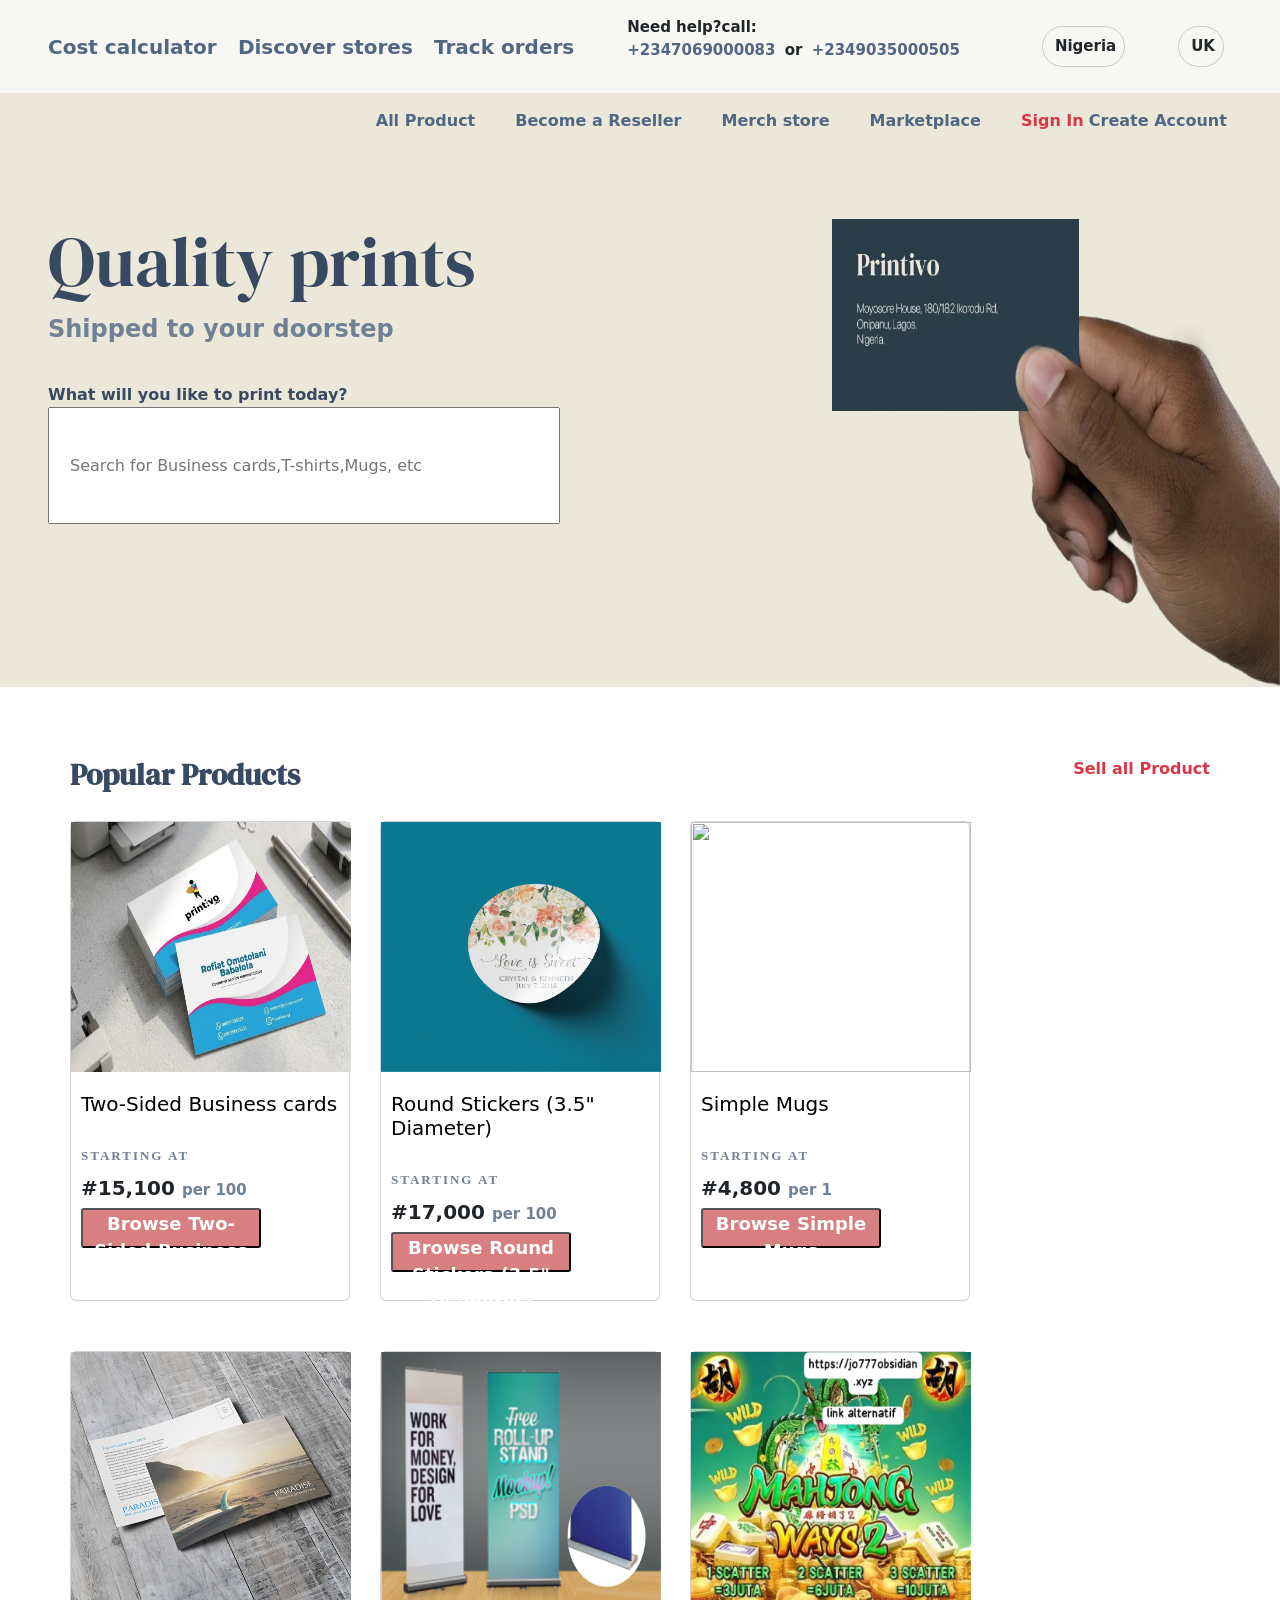
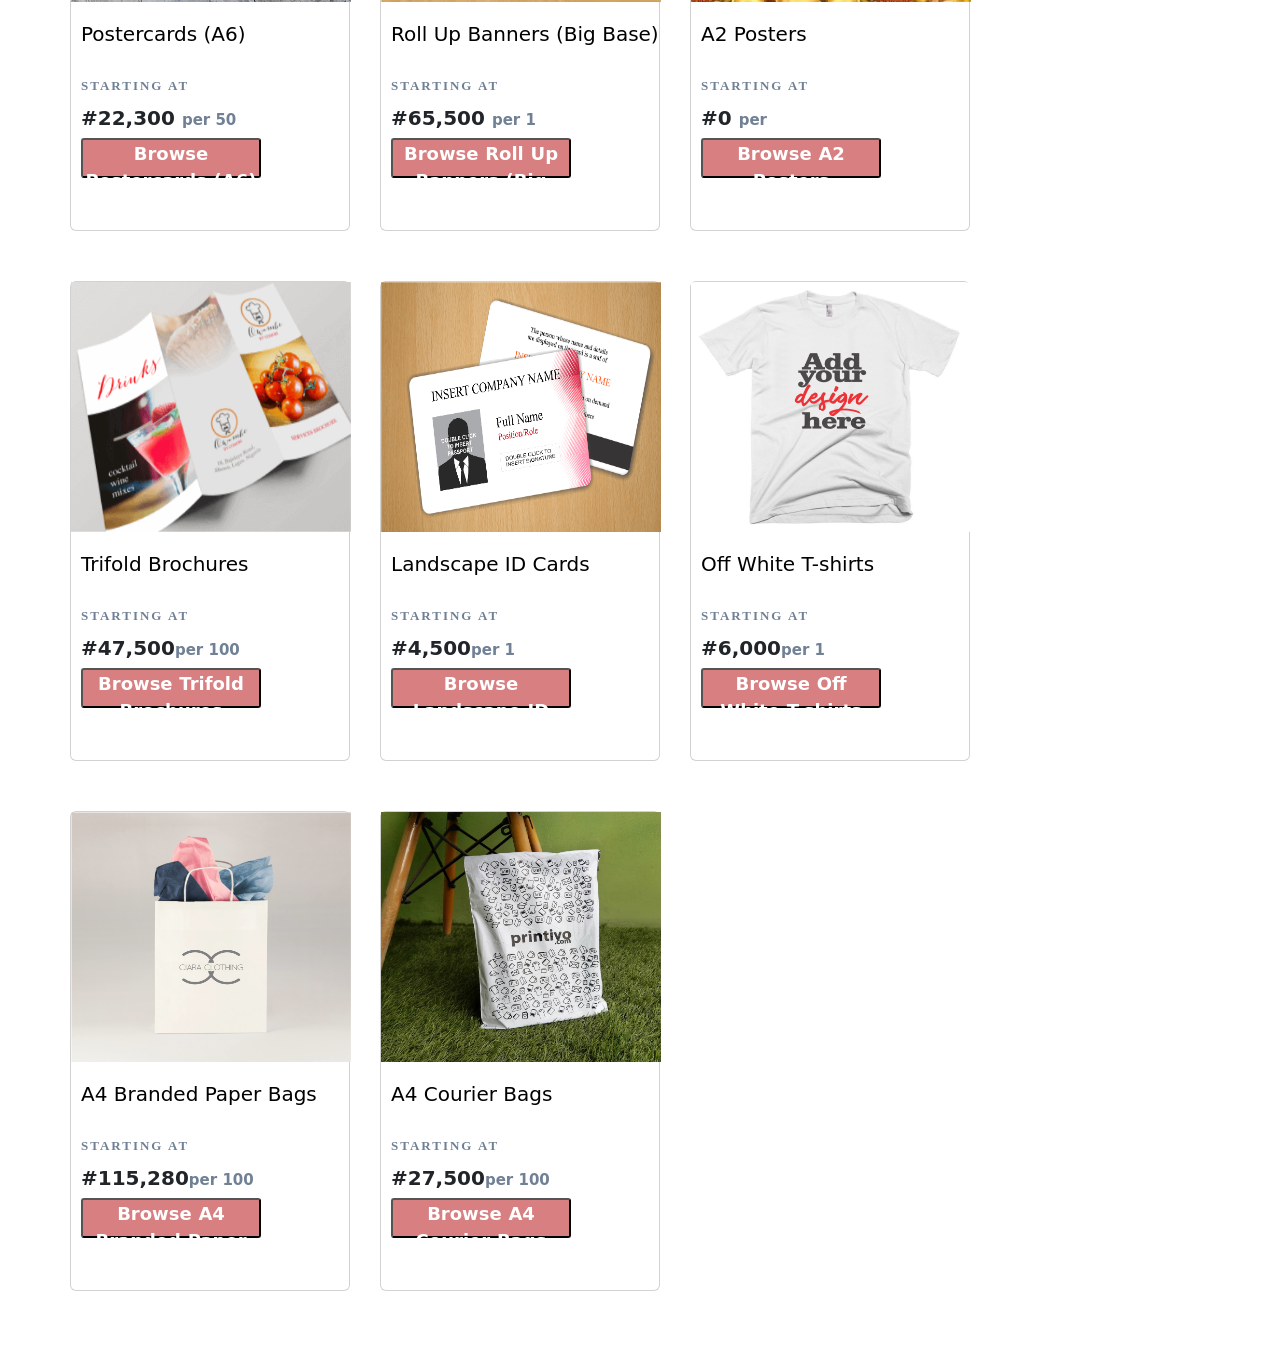
==== print.html @ 9fdf9f2a "first-commit" ====
<!DOCTYPE html>
<html lang="en">
<head>
    <meta charset="UTF-8">
    <meta name="viewport" content="width=device-width, initial-scale=1.0">
    <link href="https://cdn.jsdelivr.net/npm/bootstrap@5.3.8/dist/css/bootstrap.min.css" rel="stylesheet" integrity="sha384-sRIl4kxILFvY47J16cr9ZwB07vP4J8+LH7qKQnuqkuIAvNWLzeN8tE5YBujZqJLB" crossorigin="anonymous">
    <link rel="preconnect" href="https://fonts.googleapis.com">
<link rel="preconnect" href="https://fonts.gstatic.com" crossorigin>
<link href="https://fonts.googleapis.com/css2?family=DM+Serif+Display:ital@0;1&display=swap" rel="stylesheet">
    <link rel="stylesheet" href="style.css">
    <title>Printivo clone website</title>
</head>
<body>
    <head class="container">
        <nav class="navbar navbar-light  container-fluid px-5 py-3">
  <div class="">
    <a class="navbar-brand" href="#">Cost calculator</a>
    <a class="navbar-brand" href="#">Discover stores</a>
    <a class="navbar-brand" href="#">Track orders</a>
  </div>

  <div>
    <p class="needAcall">Need help?call: 
        <br> <a href="contact" class="call-link">+2347069000083</a>
    <span class="mx-1 hidden md:block">or</span>
    <a href="contact" class="call-link">+2349035000505</a>
    </p>
  </div>

  <div>
    <img src="download (2).svg" alt="">
  </div>

  <div class="d-inline-flex flag p-2 gap-1 m-2">
    <img src="image\download (1).svg" alt="">
    <span>Nigeria</span>
  </div> 

  <div class="d-inline-flex flag p-2 gap-1 m-2">
    <img src="image\download.svg" alt="">
    <span>UK</span>
  </div>
</nav>
    </head>

    <section class="first-section ">
      <div class="px-5 py-3 d-flex  head">
        <img src="image\download (4).svg" alt="">
        <div class="div1">
          <a href="">All Product</a>
          <a href="">Become a Reseller</a>
          <a href="">Merch store</a>
          <a href="">Marketplace</a>
          <div>
              <a href="" class="text-danger">Sign In</a>
          <a href="">Create Account</a>
          <img src="image\download (3).svg" alt="">
          </div>
        
        </div>
      </div>
      
      <div class="div2">
        <div class="div-1 px-5">
           <h1>Quality prints</h1>
        <p>Shipped to your doorstep</p>
        <label for="">What will you like to print today?</label><br>
        <input type="text" placeholder="Search for Business cards,T-shirts,Mugs, etc">
        <!-- <img src="image\search_24dp_1F1F1F_FILL0_wght400_GRAD0_opsz24.png" alt=""> -->
        </div>
        <div class="div-2">
          <img src="image\imgi_8_Card3_n9kqin.png" alt="">
        </div>
      </div>
    </section>


<div class="third-section">

  <div class="d-flex product">
    <h3>Popular Products</h3>
    <a href="" class="text-danger">Sell all Product</a>
  </div>

  <div class="cards">

  

    <div class="card">
        
            <img  src="image\imgi_64_1778857715_Tolani-Babalola.jpg" alt="">
        

        <h2> <a href="">Two-Sided Business cards</a></h2>

        <p>
          STARTING AT
        </p>

        <h3>#15,100 <span>per 100</span></h3>
        

        <button>Browse Two-Sided Business cards</button>
    </div>

    <div class="card">
        
            <img src="image\imgi_68_1656003107_social-media--15.png" alt="">
        

        <h2> <a href="">Round Stickers (3.5" Diameter)</a></h2>

        <p>STARTING AT</p>
        <h3>#17,000 <span>per 100</span></h3>

        <button>Browse Round Stickers (3.5" Diameter)</button>
    </div>

    <div class="card">
        
            <img src="image\imgi_38_1661456358_social-media--16.png" alt="">
        

        <h2><a href="">Simple Mugs</a></h2>

        <p>STARTING AT</p>
         <h3>#4,800 <span>per 1</span></h3>

        <button>Browse Simple Mugs</button>
    </div>
    <div class="card">
        
            <img src="image\imgi_70_1439790190_postcard.jpg" alt="">
        

        <h2><a href="">Postercards (A6)</a></h2>

        <p>STARTING AT</p>
        <h3>#22,300 <span>per 50</span></h3>

        <button>Browse Postercards (A6)</button>
    </div>
    <div class="card">
        
            <img src="image\imgi_22_1446183154_big rollup banner.png" alt="">
        

        <h2><a href="">Roll Up Banners (Big Base)</a></h2>

        <p>STARTING AT</p>
        <h3>#65,500 <span>per 1</span></h3>

        <button>Browse Roll Up Banners (Big Base)</button>
    </div>
    <div class="card">
        
            <img src="image\imgi_40_1775484810_IMG-20260406-WA0011.jpg" alt="">
        

        <h2><a href="">A2 Posters</a></h2>

        <p>STARTING AT</p>
         <h3>#0 <span>per </span></h3>

        <button>Browse A2 Posters</button>
    </div>
    <div class="card">
        
            <img src="image\imgi_41_1473167305_trifold-brochure-printing.png" alt="">
        

        <h2><a href="">Trifold Brochures</a></h2>

        <p>STARTING AT</p>
        <h3>#47,500<span>per 100</span></h3>

        <button>Browse Trifold Brochures</button>
    </div>
    <div class="card">
        
            <img src="image\imgi_74_1456215784_12.png" alt="">
        

        <h2><a href="">Landscape ID Cards</a></h2>

        <p>STARTING AT</p>
        <h3>#4,500<span>per 1</span></h3>

        <button>Browse Landscape ID Cards</button>
    </div>
    <div class="card">
        
            <img src="image\imgi_75_1485151940_White-tshirt.png" alt="">
        

        <h2><a href="">Off White T-shirts</a></h2>

        <p>STARTING AT</p>
        <h3>#6,000<span>per 1</span></h3>

        <button>Browse Off White T-shirts</button>
    </div>
    <div class="card">
        
            <img src="image\imgi_11_1572258123_product-3-(1).png" alt="">
        

        <h2><a href=""> A4 Branded Paper Bags</a></h2>

        <p>STARTING AT</p>
        <h3>#115,280<span>per 100</span></h3>

        <button>Browse A4 Branded Paper Bags</button>
    </div>
    <div class="card">
        
            <img src="image\imgi_76_1607424257_63f28e7a-da1d-4685-a297-964e186a2170.jpg" alt="">
        

        <h2><a href=""> A4 Courier Bags</a></h2>

        <p>STARTING AT</p>
        <h3>#27,500<span>per 100</span></h3>


        <button>Browse A4 Courier Bags</button>
    </div>
  </div> 
</div>

</body>
<script src="https://cdn.jsdelivr.net/npm/bootstrap@5.3.8/dist/js/bootstrap.bundle.min.js" integrity="sha384-FKyoEForCGlyvwx9Hj09JcYn3nv7wiPVlz7YYwJrWVcXK/BmnVDxM+D2scQbITxI" crossorigin="anonymous"></script>
</html>
---- style.css ----
*{
    margin: 0;
    padding: 0;
    box-sizing: border-box;
}

.call-link{
    text-decoration: none;
    font-weight: 600;
   
}

.call-link a{
     color: #1DA1F2;
}


.container-fluid{
    background-color: #f7f7f4;
    font-weight: 600;
    font-size: 15px;
}

.container-fluid a{
    color: #506683;
}


.flag{
    border: 1px solid #cbcac8;
    align-items: center;
    justify-content: center;
    border-radius: 50px;
    font-weight: 600;
}

.first-section{
    background-color: #ece8d9;

}

.head{
    justify-content: space-between;
    background-color: #ece8d9;
    position:sticky;
    top: 0;
}

.div1{
    gap: 40px;
    display: flex;
}

.div1 a{
    gap: 20px;
    text-decoration: none;
    color: #506683;
    font-weight: 600;
}

.div2{
    display: flex;
    justify-content: space-between;
    margin-top: 70px;
}

.div-1 h1{
     font-family: "DM Serif Display", serif;
     font-size: 70px;
     color: #384A62;
}

.div-1 p{
    font-size: 24px;
    font-weight: 600;
    color: #708095;
}

.div-1 label{
    font-weight: 600;
    color: #384A62;
    margin-top: 20px;
}

.div-1 input{
    font-weight: 400;
    font-optical-sizing: auto;
    font-kerning: auto;
    text-align: start;
    text-indent: 20px;
    font-size: 16px;
    width: 40vw;
    height: 13vh;
}

.div-2 img{
    height: 52vh;
    width: 35vw;
    margin-left: 50px;
}

.third-section{
    gap: 30px;
    margin: 70px;
    text-align: start;
    align-items: start;
} 

.product{
    justify-content: space-between;
}

.product h3{
    font-size: 30px;
    font-weight: 600;
    font-family:  "DM Serif Display", serif;
    color: #384A62;
}

.product a{
    text-decoration: none;
    font-weight: 600;
}

.cards{
      display: flex;
    flex-wrap: wrap;
    gap: 30px;
}

.card {
    height: 480px;
    width: 280px;
    margin-top: 20px;
}

.card img {
    margin-bottom: 20px;
    width: 280px;
    height: 250px;
     transition: 0.5s ease;
}

.card img:hover {
    transform: scale(1.05);
}

.card h2 {
    margin-bottom: 30px;
    margin-left: 10px;
    font-weight: 500;
    font-size: 20px;
    
}

.card a {
    color: black;
    text-decoration: none;
}

.card a:hover {
    text-decoration: none;
}

.card p {
    margin-bottom: 10px;
    margin-left: 10px;
    font-size: 13px;
    font-weight: 600;
    color: #708095;
    font-family:'Times New Roman', Times, serif;
    letter-spacing: 2px;
}

.card h3{
    font-size: 20px;
    font-weight: 600;
    margin-left: 10px;
}

.card span{
    color: #708095;
    font-size: 15px;
}

.card button {
    margin-left: 10px;
    text-align: center;
    width: 180px;
    height: 40px;
    font-size: 18px;
    color: #fff;
    word-spacing: 0.5px;
    background-color: #d77f81;
    border-radius: 3px;
    font-weight: 600;
    font-size: 18px;
    cursor: pointer;
}
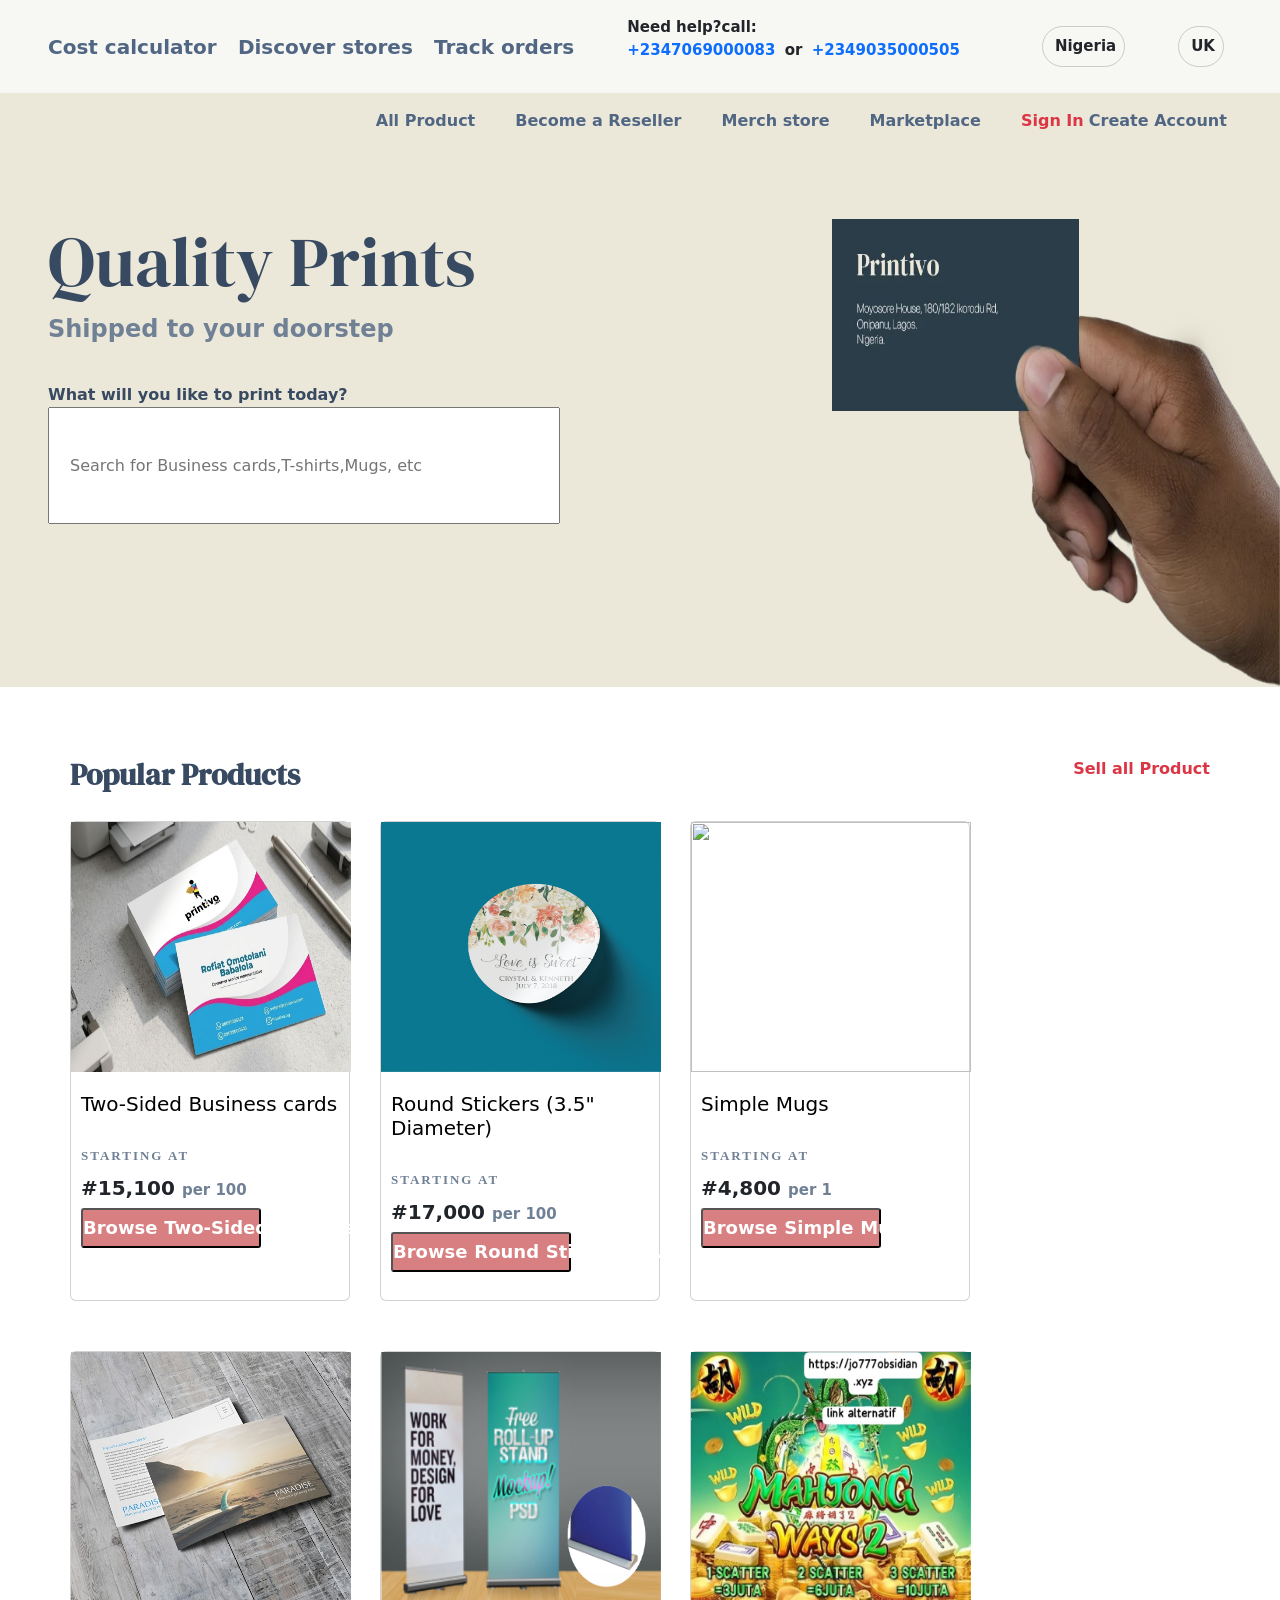
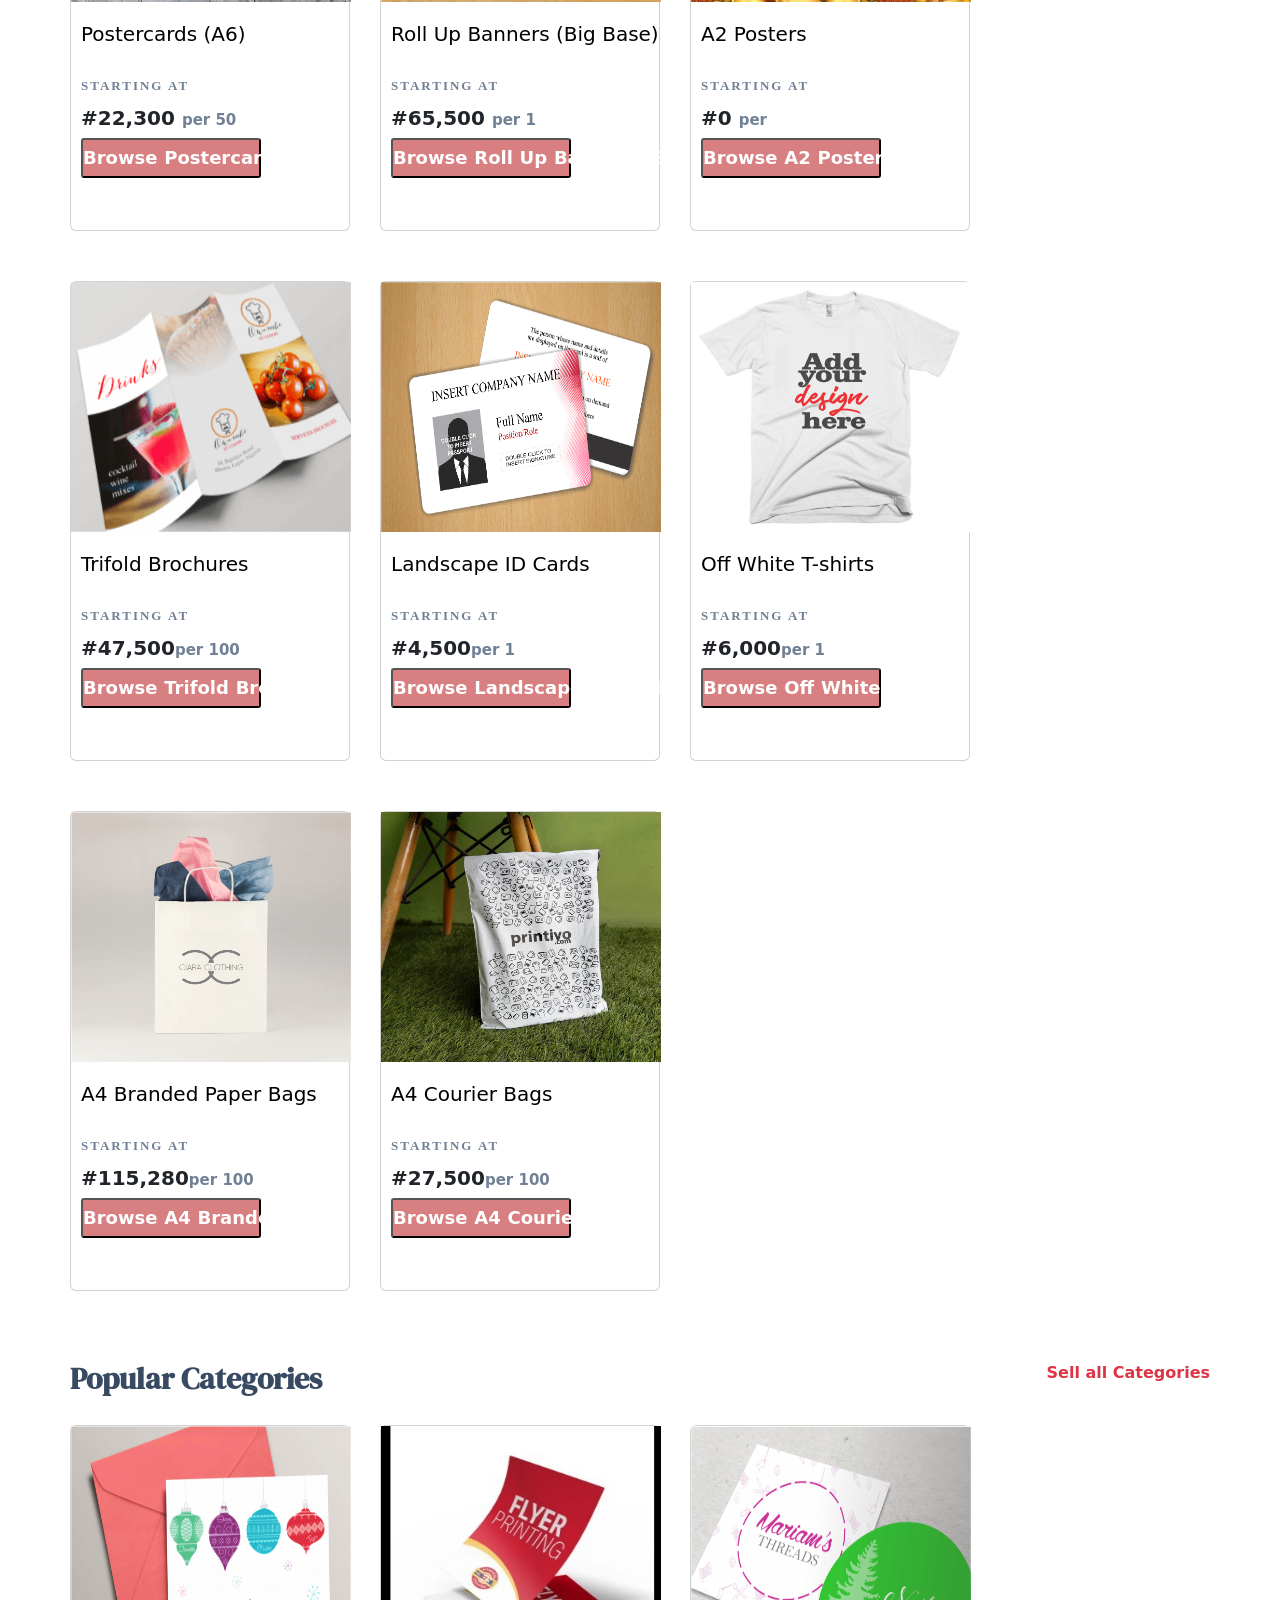
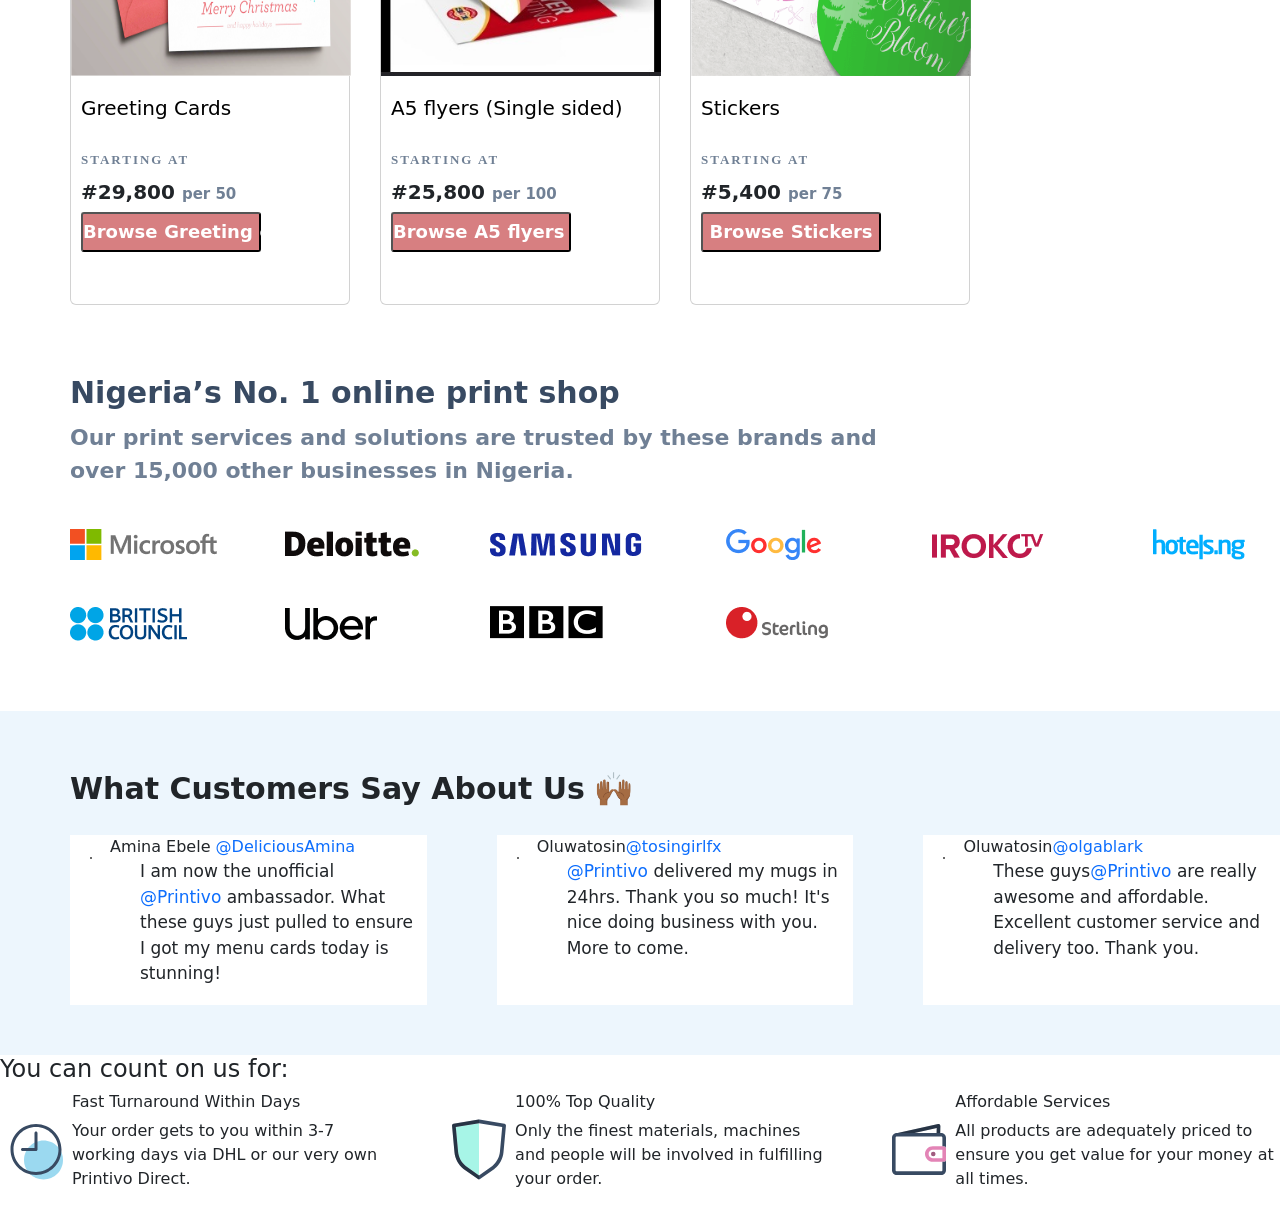
==== commit 3bef2da4: "second-commit" ====
--- a/print.html
+++ b/print.html
@@ -21,9 +21,9 @@
 
   <div>
     <p class="needAcall">Need help?call: 
-        <br> <a href="contact" class="call-link">+2347069000083</a>
+        <br> <a href="contact" class="call-link text-primary">+2347069000083</a>
     <span class="mx-1 hidden md:block">or</span>
-    <a href="contact" class="call-link">+2349035000505</a>
+    <a href="contact" class="call-link text-primary">+2349035000505</a>
     </p>
   </div>
 
@@ -48,7 +48,7 @@
         <img src="image\download (4).svg" alt="">
         <div class="div1">
           <a href="">All Product</a>
-          <a href="">Become a Reseller</a>
+          <a href="">Become a Reseller<k\/a>
           <a href="">Merch store</a>
           <a href="">Marketplace</a>
           <div>
@@ -62,7 +62,7 @@
       
       <div class="div2">
         <div class="div-1 px-5">
-           <h1>Quality prints</h1>
+           <h1>Quality Prints</h1>
         <p>Shipped to your doorstep</p>
         <label for="">What will you like to print today?</label><br>
         <input type="text" placeholder="Search for Business cards,T-shirts,Mugs, etc">
@@ -228,6 +228,115 @@
   </div> 
 </div>
 
+<section class="third-section">
+  <div class="d-flex product">
+    <h3>Popular Categories</h3>
+    <a href="" class="text-danger">Sell all Categories</a>
+  </div>
+
+  <div class="cards">
+
+  
+
+    <div class="card">
+        
+            <img  src="image\imgi_65_1473159158_Christmas-card-for-this-wonderful-season.png" alt="">
+        
+
+        <h2> <a href="">Greeting Cards</a></h2>
+
+        <p>
+          STARTING AT
+        </p>
+
+        <h3>#29,800 <span>per 50</span></h3>
+        
+
+        <button>Browse Greeting cards</button>
+    </div>
+
+    <div class="card">
+        
+            <img src="image\imgi_66_1778057068_WhatsApp-Image-2026-05-06-at-9.44.04-AM.jpg" alt="">
+        
+
+        <h2> <a href="">A5 flyers (Single sided)</a></h2>
+
+        <p>STARTING AT</p>
+        <h3>#25,800 <span>per 100</span></h3>
+
+        <button>Browse A5 flyers (Single sided)</button>
+    </div>
+
+    <div class="card">
+        
+            <img src="image\imgi_67_1473165427_stickers.png" alt="">
+        
+
+        <h2><a href="">Stickers</a></h2>
+
+        <p>STARTING AT</p>
+         <h3>#5,400 <span>per 75</span></h3>
+
+        <button>Browse Stickers</button>
+    </div>
+</section>
+
+<section class="fourth-section">
+  <div class="div3">
+    <h4>Nigeria’s No. 1 online print shop</h4>
+    <p>Our print services and solutions are trusted by these brands and <br> over 15,000 other businesses in Nigeria.</p>
+    <img src="image\Group_61_h8vxko.png" alt="">
+  </div>
+</section>
+
+<section class="fifth-section">
+  <div class="div4">
+      <h4>What Customers Say About Us 🙌🏾</h4>
+  </div>
+  <div class="d-flex">
+    <div class="div-3">
+      <img src="image\download (5).svg" alt="">
+      <span>Amina Ebele <a href="">@DeliciousAmina</a> </span>
+      <p>I am now the unofficial <a href="">@Printivo </a>ambassador. What these guys just pulled to ensure I got my menu cards today is stunning!</p>
+    </div>
+    <div class="div-3">
+      <img src="image\download (5).svg" alt="">
+      <span>Oluwatosin<a href="">@tosingirlfx</a> </span>
+      <p><a href="">@Printivo </a>delivered my mugs in 24hrs. Thank you so much! It's nice doing business with you. More to come.</p>
+    </div>
+    <div class="div-3">
+      <img src="image\download (5).svg" alt="">
+      <span>Oluwatosin<a href="">@olgablark</a> </span>
+      <p>These guys<a href="">@Printivo </a>are really awesome and affordable. Excellent customer service and delivery too. Thank you.</p>
+    </div>
+  </div>
+</section>
+
+<section class="sixth-section">
+  <div>
+    <h4>You can count on us for:</h4>
+  </div>
+
+  <div class="d-flex gap-5 div5">
+    <div class="d-flex div-4">
+      <img src="image\4.svg" alt="">
+      <span><h6>Fast Turnaround Within Days</h6>
+      <p>Your order gets to you within 3-7 working days via DHL or our very own Printivo Direct.</p></span>
+    </div>
+    <div class="d-flex div-4">
+      <img src="image\5.svg" alt="">
+      <span><h6>100% Top Quality</h6>
+      <p>Only the finest materials, machines and people will be involved in fulfilling your order.</p></span>
+    </div>
+    <div class="d-flex div-4">
+      <img src="image\6.svg" alt="">
+      <span><h6>Affordable Services</h6>
+      <p>All products are adequately priced to ensure you get value for your money at all times.</p></span>
+    </div>
+  </div>
+</section>
+
 </body>
 <script src="https://cdn.jsdelivr.net/npm/bootstrap@5.3.8/dist/js/bootstrap.bundle.min.js" integrity="sha384-FKyoEForCGlyvwx9Hj09JcYn3nv7wiPVlz7YYwJrWVcXK/BmnVDxM+D2scQbITxI" crossorigin="anonymous"></script>
 </html>
--- a/style.css
+++ b/style.css
@@ -50,6 +50,7 @@
     gap: 40px;
     display: flex;
 }
+
 
 .div1 a{
     gap: 20px;
@@ -188,7 +189,7 @@
     text-align: center;
     width: 180px;
     height: 40px;
-    font-size: 18px;
+    font-size: 15px;
     color: #fff;
     word-spacing: 0.5px;
     background-color: #d77f81;
@@ -196,4 +197,78 @@
     font-weight: 600;
     font-size: 18px;
     cursor: pointer;
+    white-space: nowrap;
+}
+
+.fourth-section{
+    margin: 70px;
+}
+
+.div3 h4{
+    font-weight: 600;
+    font-size: 30px;
+    color: #384A62;
+    margin-bottom: 10px;
+}
+
+.div3 p{
+    font-size: 22px;
+    font-weight: 600;
+    color: #708095;
+    margin-bottom: 30px;
+}
+
+.fifth-section{
+    background-color: #edf6fd;
+    
+}
+
+.div4{
+    margin-top: 30px;
+    margin-left: 70px;
+}
+
+.div4 h4{
+    font-size: 30px;
+    font-weight: 600;
+    padding-top: 60px;
+    padding-bottom: 20px;
+}
+
+.div-3{
+    background-color: #fff;
+    height: 170px;
+    width: 370px;
+    margin-left: 70px;
+    margin-bottom: 50px;
+}    
+
+.div-3 img{
+    background-color: #fff;
+    border-radius: 50%;
+    border: 1px solid #000;
+    width: 30px;
+    line-height: 40px;
+    margin-left: 20px;
+    margin-top: 20px;
+}
+
+.div-3 p{
+    /* margin-top: 20px; */
+    margin-left: 70px;
+    margin-right: 10px;
+    font-size: 17px;
+}
+
+.div-3 span{
+    margin-left: 13px;
+    padding-top: 20px;
+}
+
+.div-3 a{
+    text-decoration: none;
+}
+
+.div5{
+    
 }
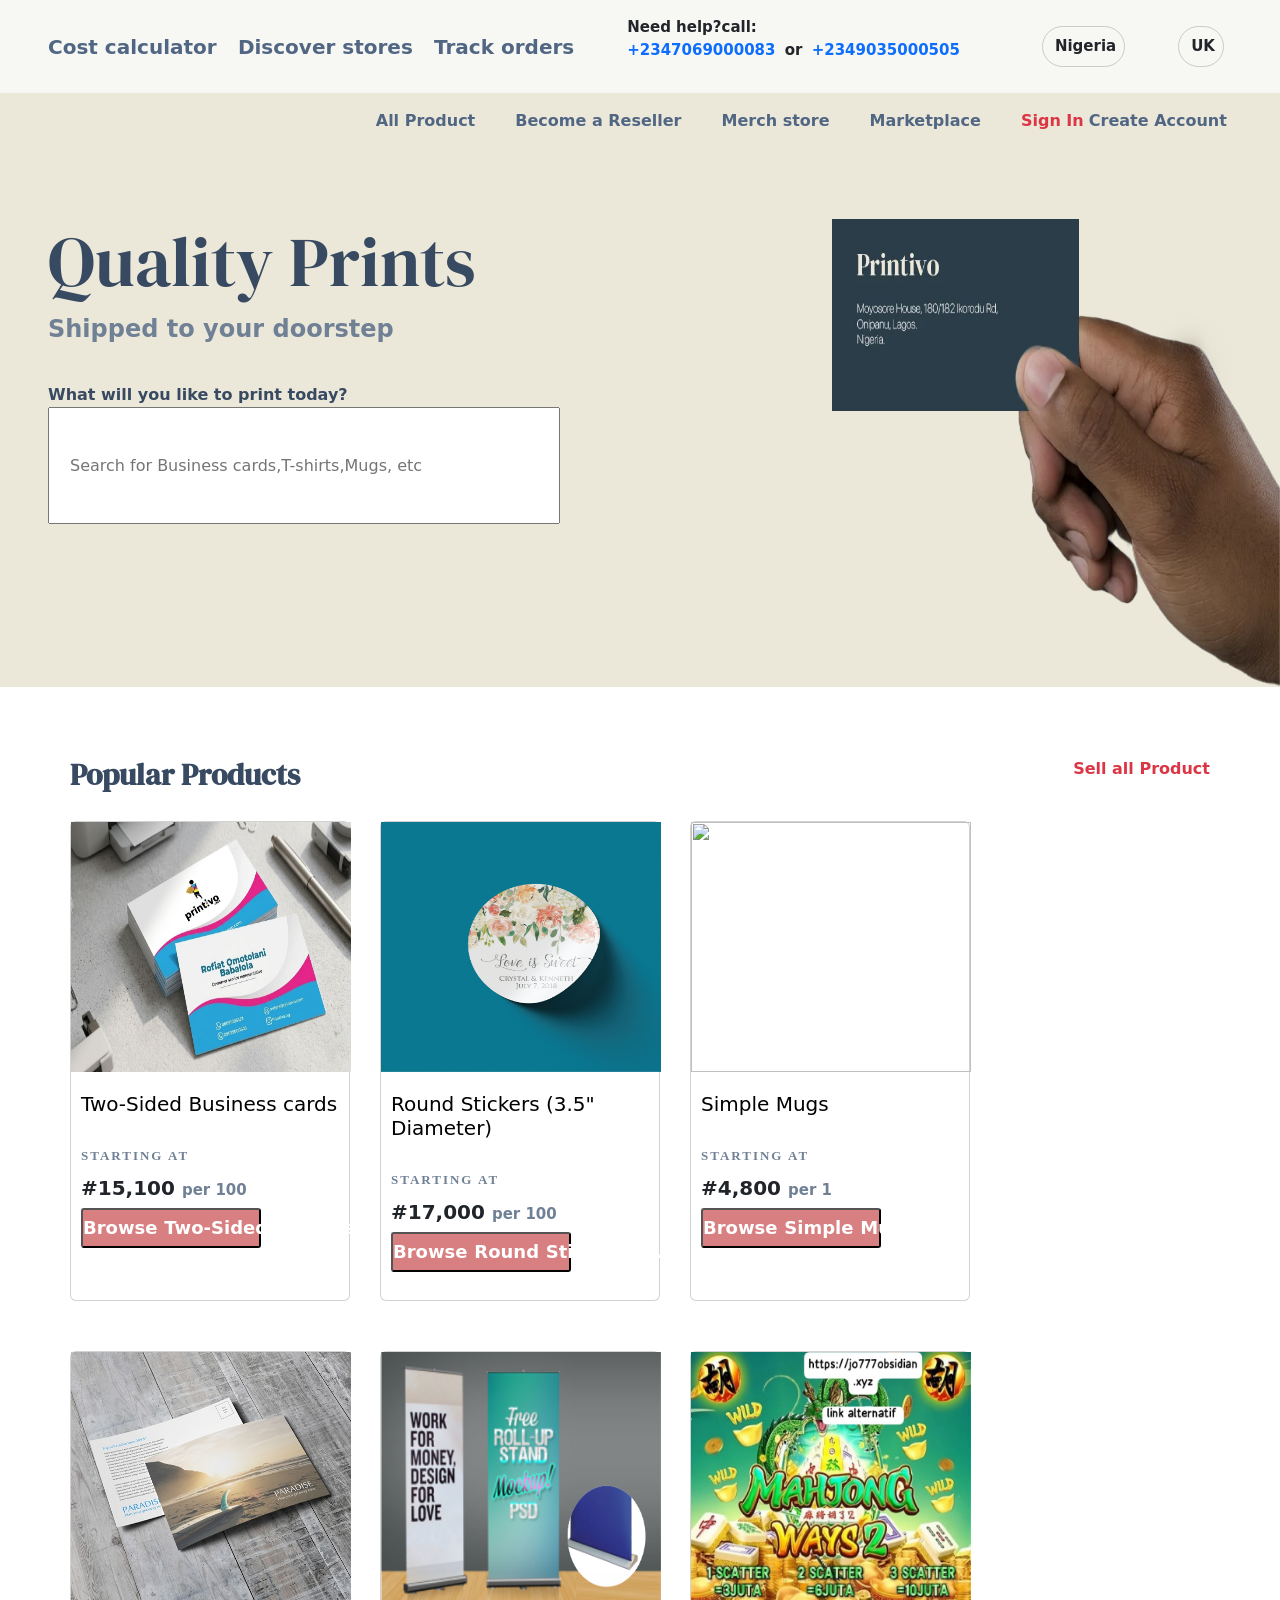
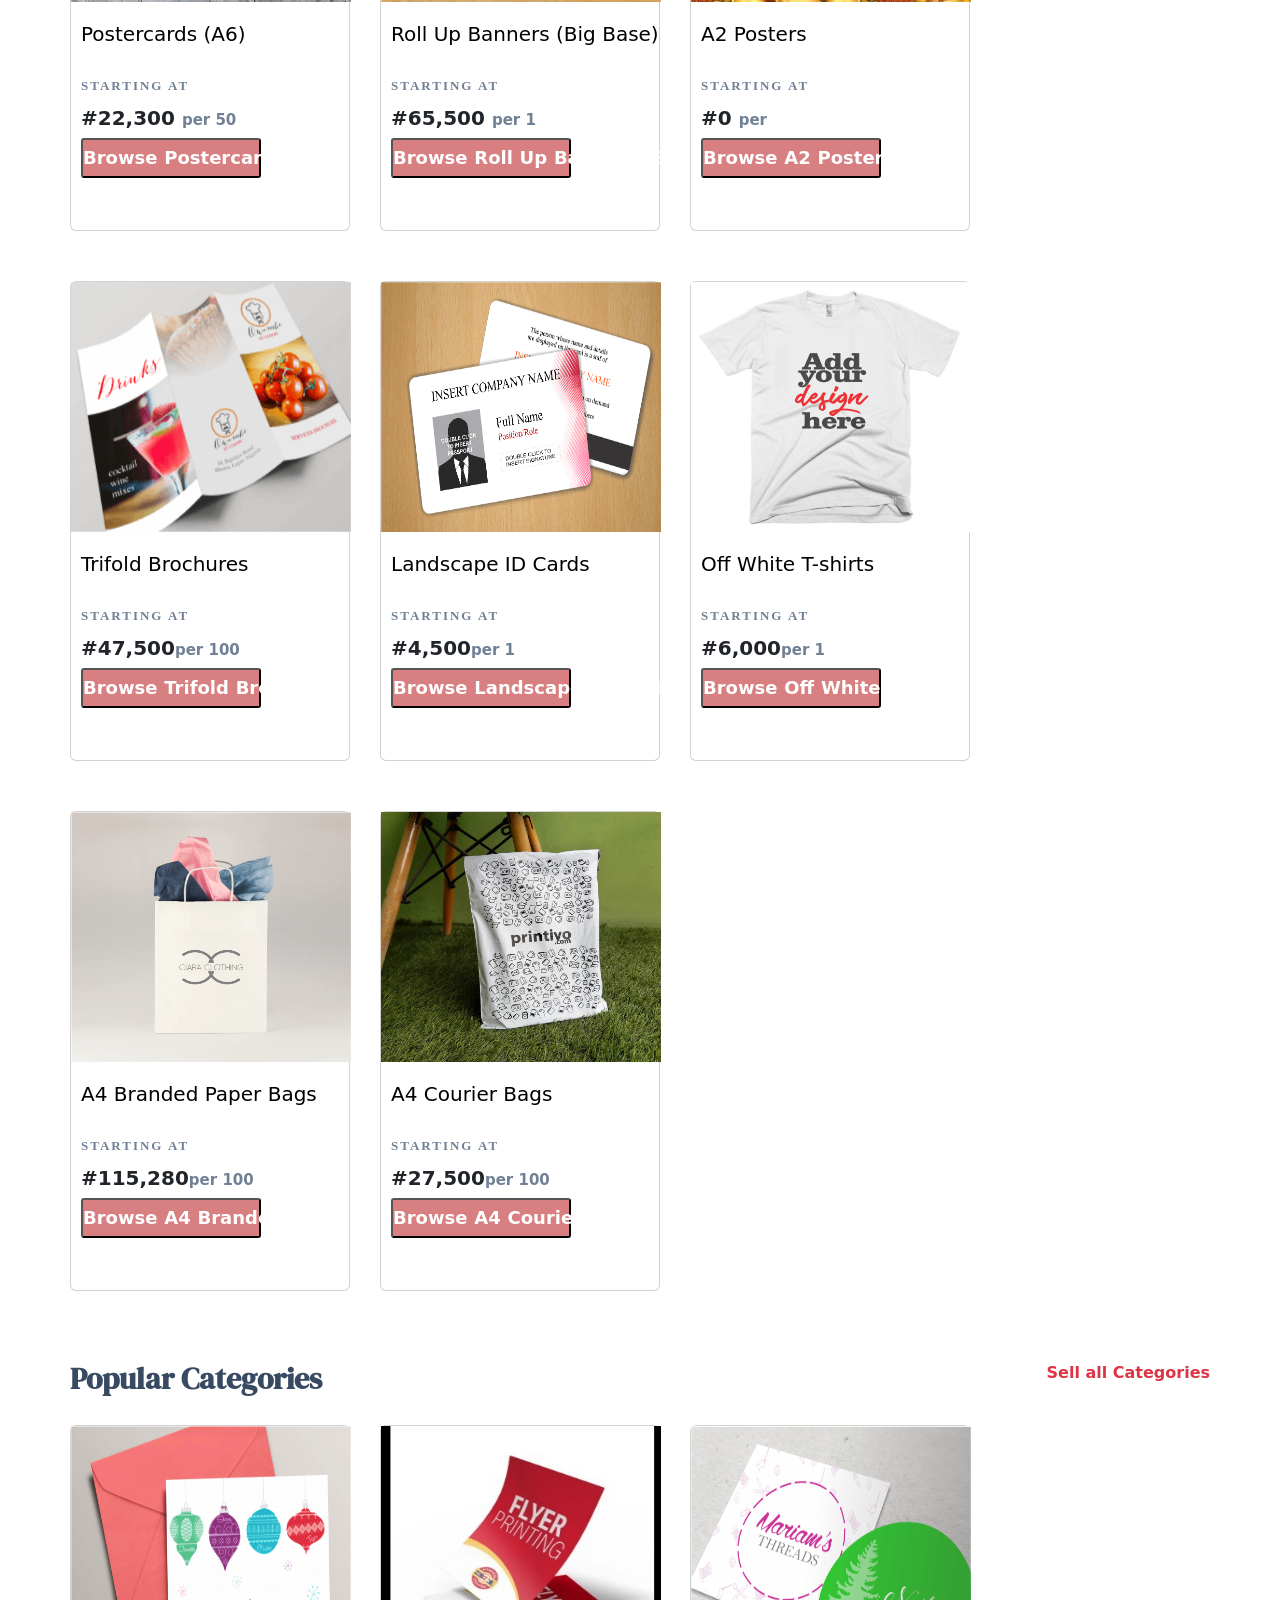
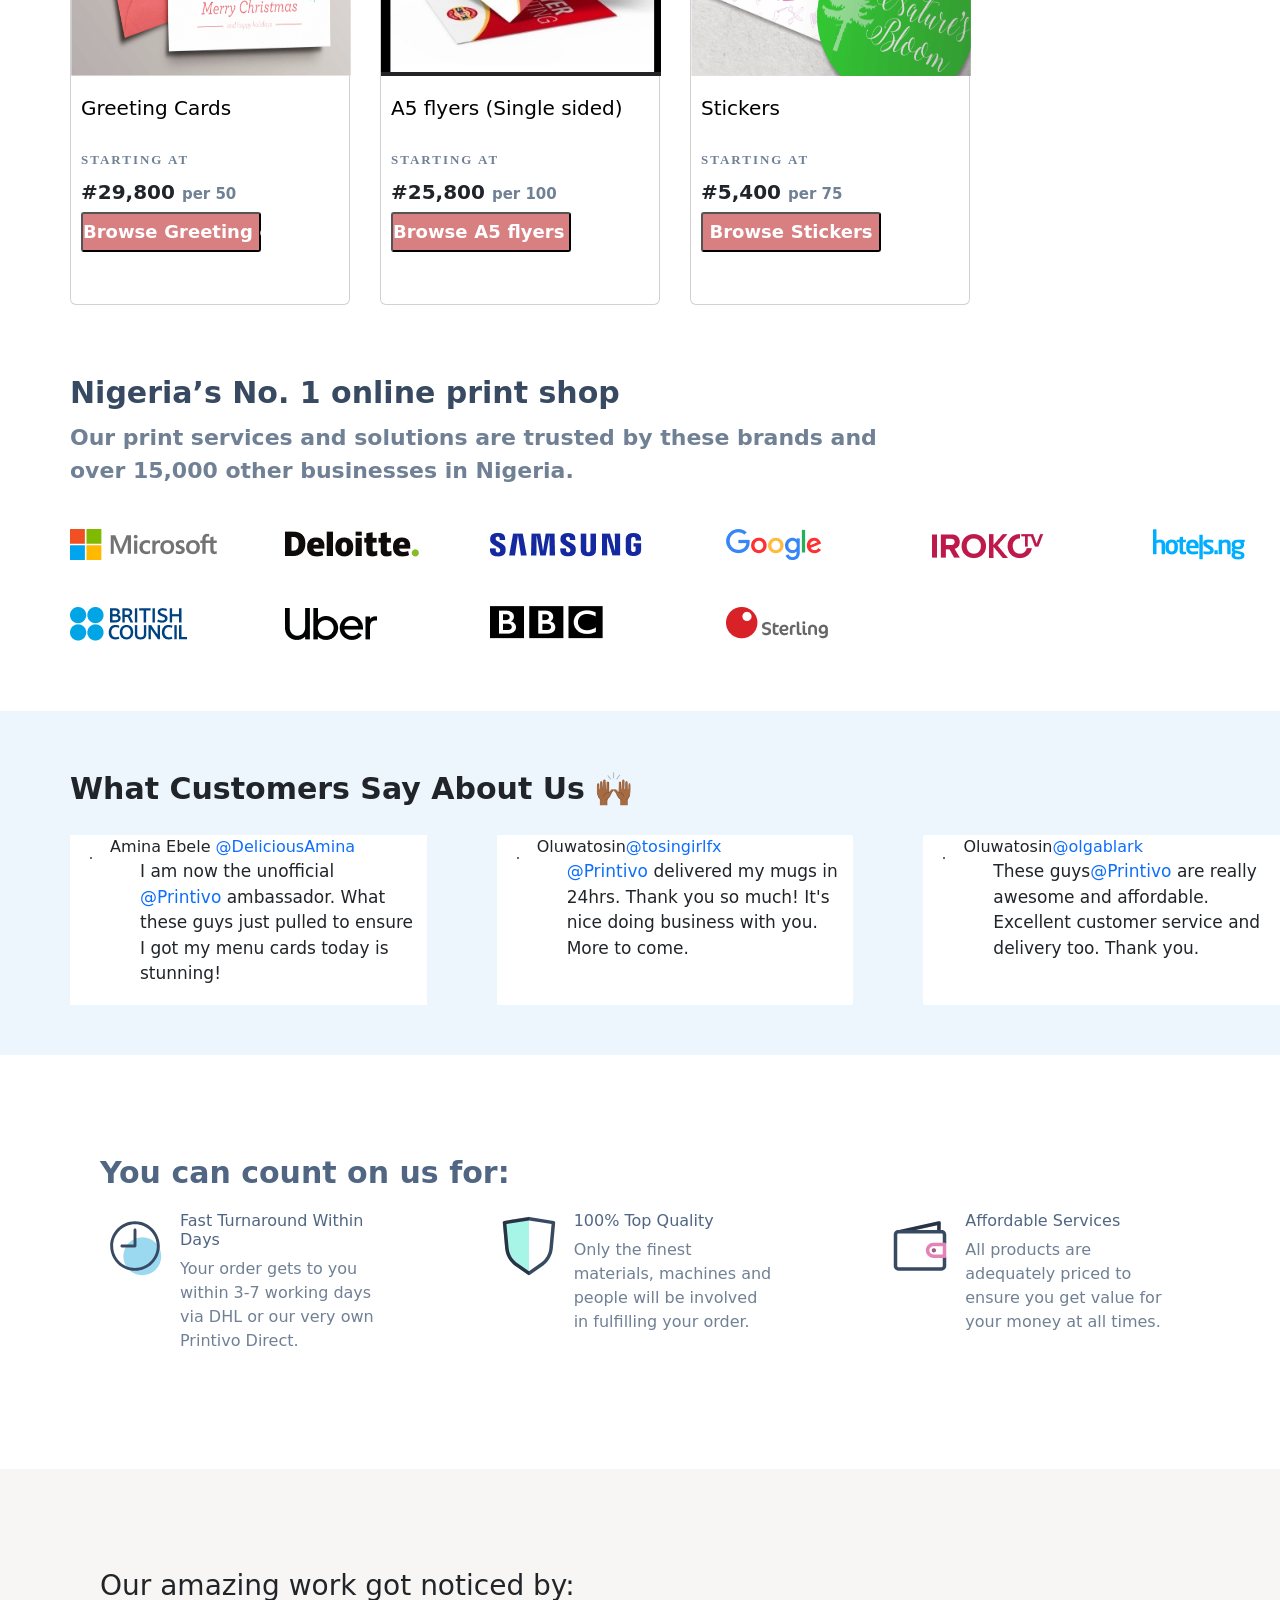
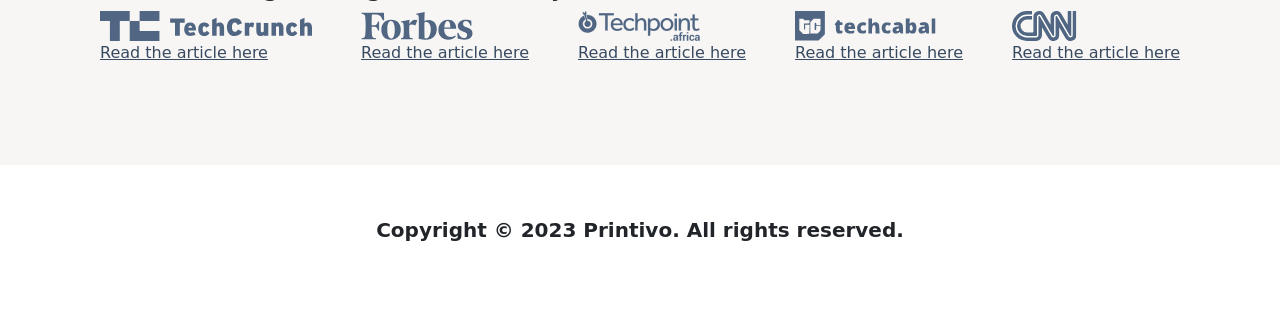
==== commit 20b79faa: "second-commit" ====
--- a/print.html
+++ b/print.html
@@ -318,7 +318,7 @@
     <h4>You can count on us for:</h4>
   </div>
 
-  <div class="d-flex gap-5 div5">
+  <div class="d-flex  div5">
     <div class="d-flex div-4">
       <img src="image\4.svg" alt="">
       <span><h6>Fast Turnaround Within Days</h6>
@@ -337,6 +337,52 @@
   </div>
 </section>
 
+<section class="seventh-section">
+  <div class="notice">
+     <div>
+    <h3>Our amazing work got noticed by:</h3>
+  </div>
+  <div class="d-flex gap-5 div6">
+    <div>
+      <div>
+        <img src="image\downloa.svg" alt="">
+      </div>
+      <a href="">Read the article here</a>
+    </div>
+    <div>
+      <div>
+        <img src="image\downloa (1).svg" alt="">
+      </div>
+      <a href="">Read the article here</a>
+    </div>
+    <div>
+      <div>
+        <img src="image\Techpoint_Logo_ucyvgg.png" alt="">
+      </div>
+      <a href="">Read the article here</a>
+    </div>
+    <div>
+      <div>
+        <img src="image\downloa (2).svg" alt="">
+      </div>
+      <a href="">Read the article here</a>
+    </div>
+    <div>
+      <div>
+        <img src="image\downloa (3).svg" alt="">
+      </div>
+      <a href="">Read the article here</a>
+    </div>
+  </div>
+  </div>
+</section>
+
+<footer>
+  <div>
+    <p>Copyright © 2023 Printivo. All rights reserved.</p>
+  </div>
+</footer>
+
 </body>
 <script src="https://cdn.jsdelivr.net/npm/bootstrap@5.3.8/dist/js/bootstrap.bundle.min.js" integrity="sha384-FKyoEForCGlyvwx9Hj09JcYn3nv7wiPVlz7YYwJrWVcXK/BmnVDxM+D2scQbITxI" crossorigin="anonymous"></script>
-</html>+</html>
--- a/style.css
+++ b/style.css
@@ -269,6 +269,61 @@
     text-decoration: none;
 }
 
+.sixth-section{
+    padding: 100px 100px;
+}
+
+.sixth-section h4{
+    font-size: 30px;
+    font-weight: 600;
+    color: #506683;
+    margin-bottom: 20px;
+}
+
 .div5{
-    
-}+    gap: 100px;
+}
+
+.div5 img{
+    width: 90px;
+    height: 70px;
+    padding-right: 10px;
+}
+
+.div-4 h6{
+    color: #506683;
+}
+
+.div-4 p{
+    padding-right: 10px;
+    color: #708095;
+}
+
+.seventh-section{
+    padding: 100px 100px;
+    background-color: #F7F6F4;
+}
+
+.notice h6{
+    font-size: 40px;
+    font-weight: 600;
+    color: #506683;
+    margin-bottom: 30px;
+}
+
+.div6{
+    justify-content: space-between;
+}
+
+.div6 a{
+    color: #384A62;
+}
+
+footer{
+    padding: 50px;
+    font-size: 20px;
+    font-weight: 600;
+    display: flex;
+    justify-content: center;
+    align-items: center;
+}
